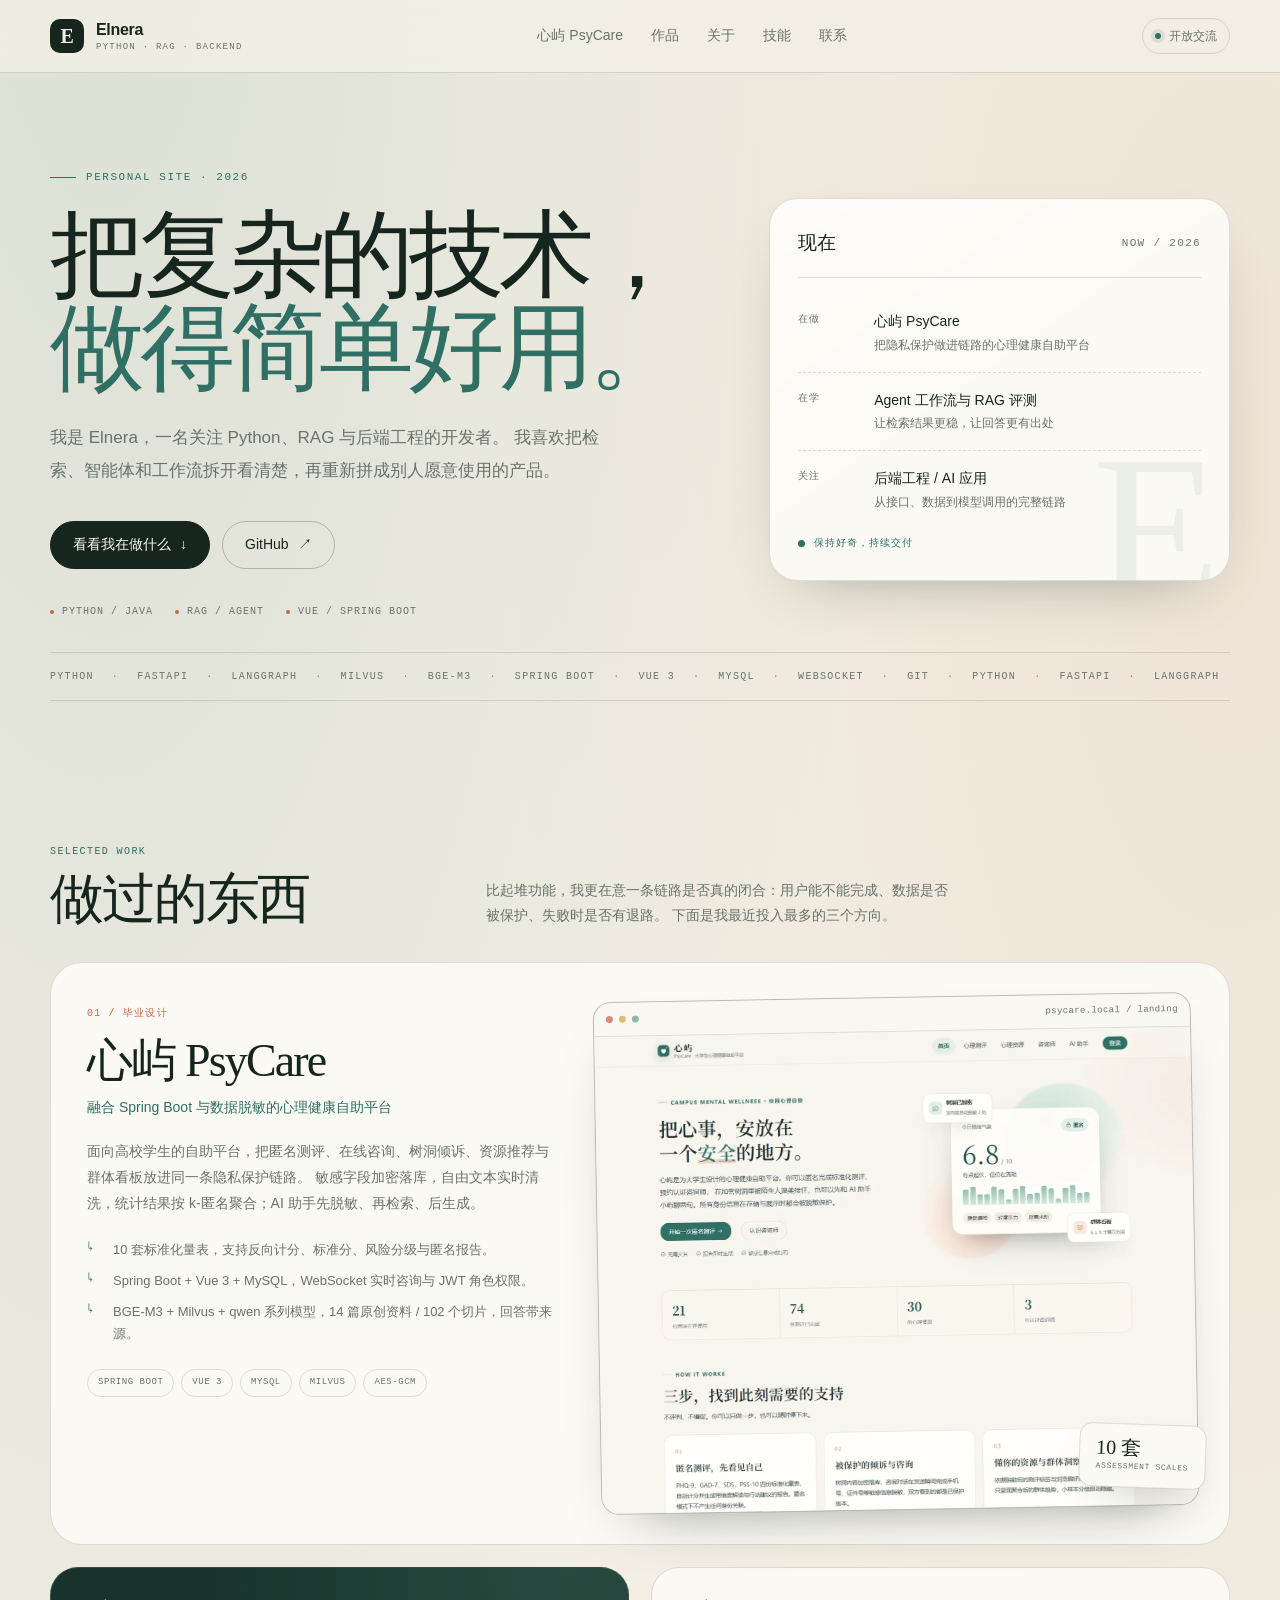
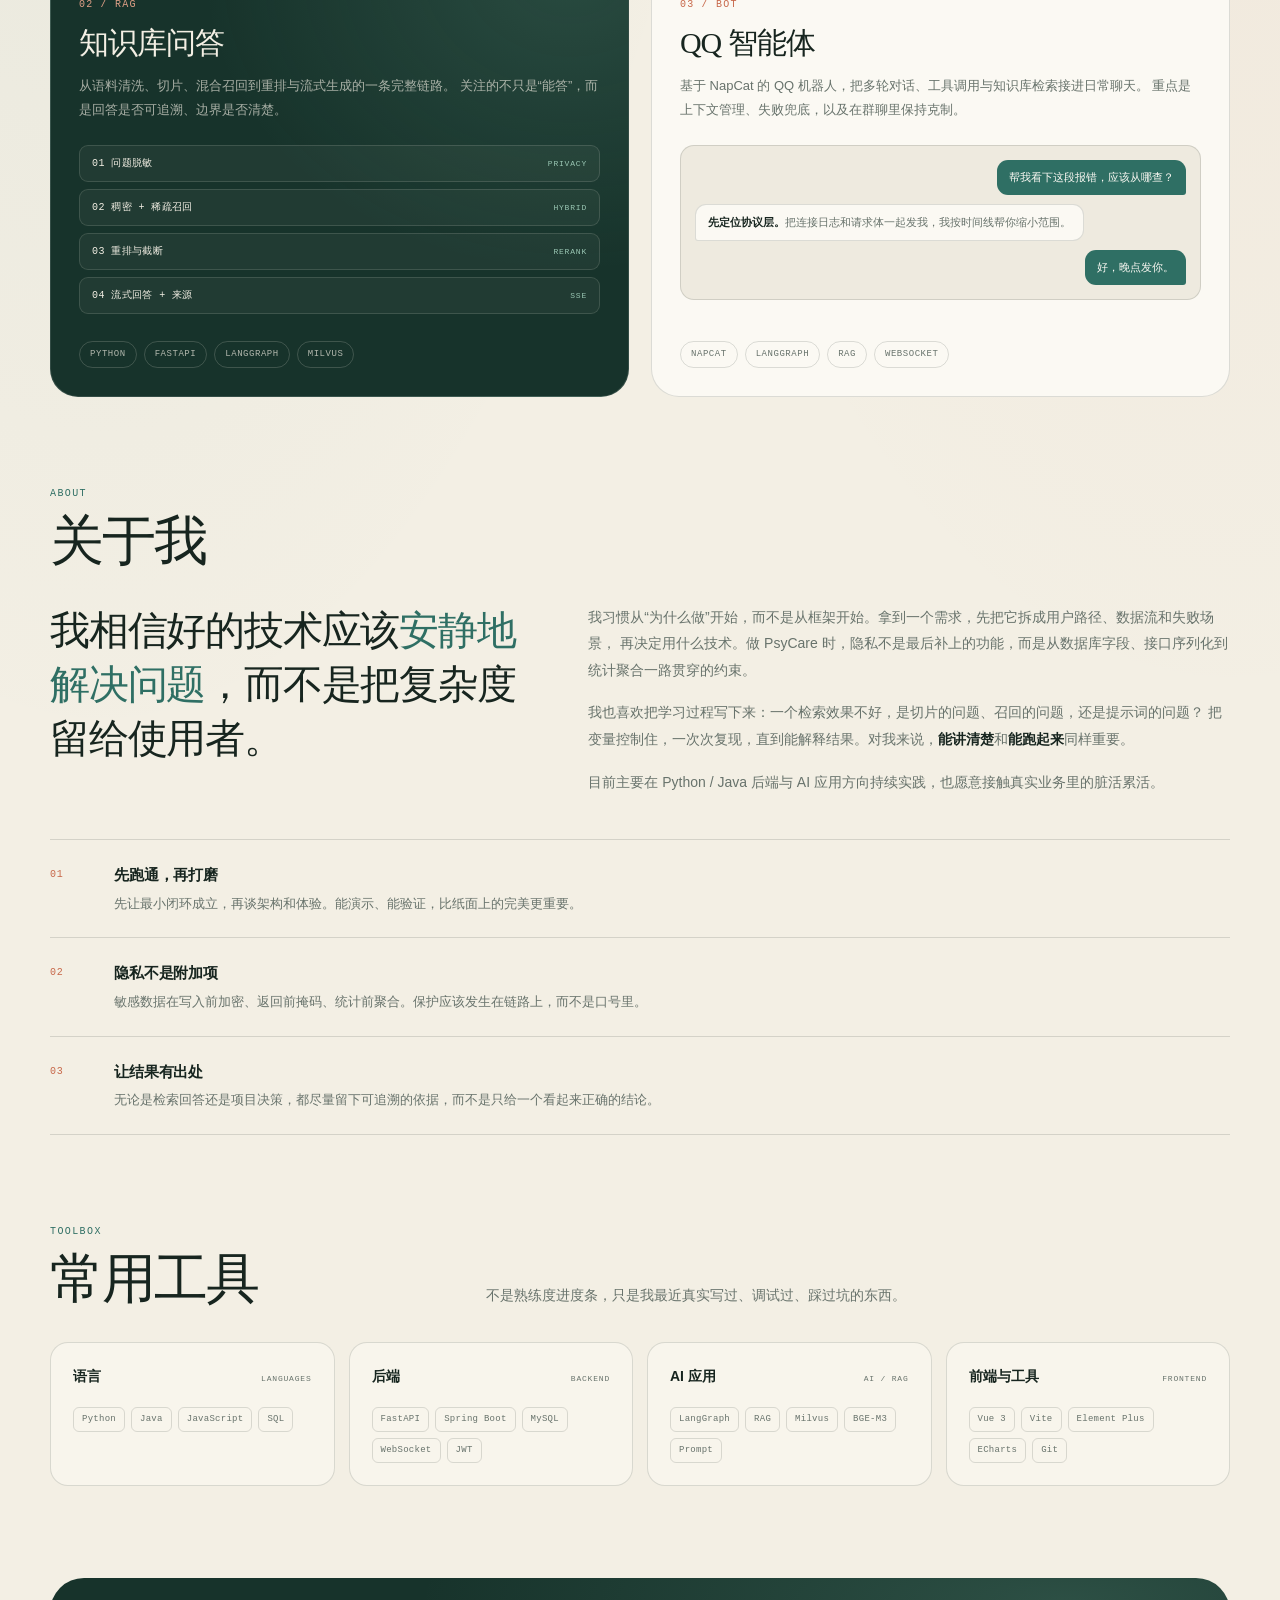
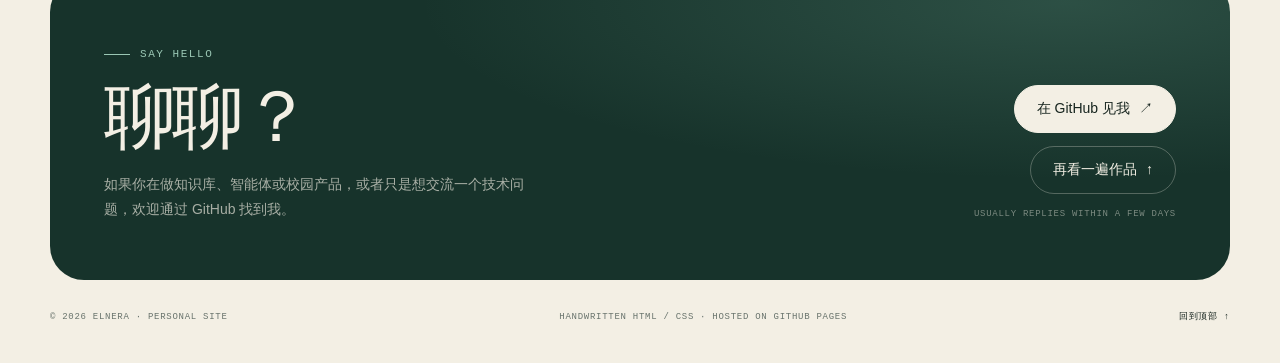
==== me/index.html @ d904852b "feat: 首页改为心屿 PsyCare 产品页，个人主页迁到 /me/" ====
<!doctype html>
<html lang="zh-CN">
<head>
  <meta charset="utf-8">
  <meta name="viewport" content="width=device-width, initial-scale=1">
  <title>Elnera · Python 开发者与 RAG 实践者</title>
  <meta name="description" content="Elnera 的个人主页：Python、RAG、Agent 与后端工程。这里记录我正在做的项目、技术关注点和联系方式。">
  <meta name="theme-color" content="#f3efe4">
  <meta property="og:title" content="Elnera · Python 开发者与 RAG 实践者">
  <meta property="og:description" content="把复杂的技术，做得简单好用。">
  <meta property="og:type" content="website">
  <link rel="icon" href="data:image/svg+xml,%3Csvg xmlns='http://www.w3.org/2000/svg' viewBox='0 0 64 64'%3E%3Crect width='64' height='64' rx='16' fill='%2317251f'/%3E%3Ctext x='32' y='45' text-anchor='middle' font-size='38' font-family='Georgia,serif' fill='%23f3efe4'%3EE%3C/text%3E%3C/svg%3E">
  <script>document.documentElement.classList.add('js')</script>
  <style>
    :root {
      --paper: #f3efe4;
      --paper-deep: #e9e2d2;
      --card: #fbf9f3;
      --ink: #17251f;
      --muted: #68736c;
      --line: rgba(23, 37, 31, .14);
      --line-strong: rgba(23, 37, 31, .26);
      --teal: #2f6f64;
      --teal-deep: #17332b;
      --teal-soft: #dcebe4;
      --coral: #c7684a;
      --serif: "Songti SC", "Noto Serif SC", "Source Han Serif SC", STSong, SimSun, serif;
      --sans: "Inter", -apple-system, BlinkMacSystemFont, "Segoe UI", "PingFang SC", "Microsoft YaHei", sans-serif;
      --mono: "SFMono-Regular", Consolas, "Liberation Mono", Menlo, monospace;
      --radius: 24px;
      --max: 1180px;
    }

    * { box-sizing: border-box; }

    html {
      scroll-behavior: smooth;
      -webkit-text-size-adjust: 100%;
    }

    body {
      margin: 0;
      color: var(--ink);
      background:
        radial-gradient(ellipse at 8% -5%, rgba(47, 111, 100, .12), transparent 48%),
        radial-gradient(ellipse at 96% 14%, rgba(199, 104, 74, .09), transparent 42%),
        var(--paper);
      font-family: var(--sans);
      font-size: 16px;
      line-height: 1.7;
      -webkit-font-smoothing: antialiased;
    }

    ::selection { background: var(--teal); color: var(--card); }

    a { color: inherit; text-decoration: none; }
    img { display: block; max-width: 100%; }
    button { font: inherit; }

    .skip {
      position: fixed;
      left: 16px;
      top: -60px;
      z-index: 100;
      padding: 10px 16px;
      border-radius: 999px;
      background: var(--ink);
      color: var(--card);
      transition: top .2s ease;
    }
    .skip:focus { top: 16px; }

    .wrap {
      width: min(var(--max), calc(100% - 48px));
      margin: 0 auto;
    }

    .mono {
      font-family: var(--mono);
      font-size: 11px;
      letter-spacing: .12em;
      text-transform: uppercase;
    }

    .site-head {
      position: sticky;
      top: 0;
      z-index: 30;
      border-bottom: 1px solid var(--line);
      background: rgba(243, 239, 228, .82);
      backdrop-filter: blur(18px);
    }

    .head-inner {
      min-height: 72px;
      display: flex;
      align-items: center;
      justify-content: space-between;
      gap: 24px;
    }

    .brand {
      display: inline-flex;
      align-items: center;
      gap: 12px;
      font-weight: 650;
      letter-spacing: -.02em;
    }

    .brand-mark {
      width: 34px;
      height: 34px;
      display: grid;
      place-items: center;
      border-radius: 10px;
      background: var(--ink);
      color: var(--paper);
      font-family: var(--serif);
      font-size: 20px;
      line-height: 1;
    }

    .brand small {
      display: block;
      margin-top: -3px;
      color: var(--muted);
      font-family: var(--mono);
      font-size: 9px;
      font-weight: 400;
      letter-spacing: .14em;
      text-transform: uppercase;
    }

    .head-nav {
      display: flex;
      align-items: center;
      gap: 28px;
      font-size: 14px;
    }

    .head-nav a {
      position: relative;
      color: var(--muted);
      transition: color .2s ease;
    }
    .head-nav a::after {
      content: "";
      position: absolute;
      left: 0;
      bottom: -5px;
      width: 0;
      height: 1px;
      background: var(--teal);
      transition: width .25s ease;
    }
    .head-nav a:hover { color: var(--ink); }
    .head-nav a:hover::after { width: 100%; }

    .status {
      display: inline-flex;
      align-items: center;
      gap: 8px;
      padding: 7px 12px;
      border: 1px solid var(--line);
      border-radius: 999px;
      color: var(--muted);
      font-size: 12px;
      white-space: nowrap;
    }

    .status::before {
      content: "";
      width: 6px;
      height: 6px;
      border-radius: 50%;
      background: var(--teal);
      box-shadow: 0 0 0 4px rgba(47, 111, 100, .12);
    }

    .hero {
      padding: 86px 0 54px;
    }

    .hero-grid {
      display: grid;
      grid-template-columns: minmax(0, 1.18fr) minmax(300px, .82fr);
      gap: 56px;
      align-items: center;
    }

    .eyebrow {
      display: inline-flex;
      align-items: center;
      gap: 10px;
      margin-bottom: 22px;
      color: var(--teal);
      font-family: var(--mono);
      font-size: 11px;
      letter-spacing: .14em;
      text-transform: uppercase;
    }

    .eyebrow::before {
      content: "";
      width: 26px;
      height: 1px;
      background: currentColor;
    }

    h1, h2, h3, h4, p { margin: 0; }

    .hero h1 {
      max-width: 760px;
      font-family: var(--serif);
      font-size: clamp(52px, 7.4vw, 96px);
      font-weight: 500;
      line-height: .98;
      letter-spacing: -.055em;
    }

    .hero h1 em {
      color: var(--teal);
      font-style: normal;
    }

    .hero-lead {
      max-width: 560px;
      margin-top: 28px;
      color: var(--muted);
      font-size: 17px;
      line-height: 1.9;
    }

    .hero-actions {
      display: flex;
      flex-wrap: wrap;
      align-items: center;
      gap: 12px;
      margin-top: 34px;
    }

    .btn {
      display: inline-flex;
      align-items: center;
      justify-content: center;
      gap: 9px;
      min-height: 48px;
      padding: 0 22px;
      border: 1px solid var(--ink);
      border-radius: 999px;
      background: var(--ink);
      color: var(--card);
      font-size: 14px;
      transition: transform .2s ease, background .2s ease, color .2s ease;
    }

    .btn:hover { transform: translateY(-2px); }
    .btn--ghost {
      background: transparent;
      border-color: var(--line-strong);
      color: var(--ink);
    }
    .btn--ghost:hover { background: rgba(23, 37, 31, .05); }

    .hero-meta {
      display: flex;
      flex-wrap: wrap;
      gap: 8px 22px;
      margin-top: 34px;
      color: var(--muted);
      font-family: var(--mono);
      font-size: 10px;
      letter-spacing: .1em;
      text-transform: uppercase;
    }

    .hero-meta span { display: inline-flex; align-items: center; gap: 8px; }
    .hero-meta span::before {
      content: "";
      width: 4px;
      height: 4px;
      border-radius: 50%;
      background: var(--coral);
    }

    .now-card {
      position: relative;
      padding: 28px;
      border: 1px solid var(--line);
      border-radius: 28px;
      background:
        linear-gradient(145deg, rgba(255, 255, 255, .5), transparent 55%),
        var(--card);
      box-shadow: 0 24px 60px -36px rgba(23, 37, 31, .45);
      transform: rotate(1.2deg);
      overflow: hidden;
    }

    .now-card::after {
      content: "E";
      position: absolute;
      right: 8px;
      bottom: -54px;
      color: rgba(47, 111, 100, .07);
      font-family: var(--serif);
      font-size: 210px;
      line-height: 1;
      pointer-events: none;
    }

    .now-head {
      display: flex;
      align-items: center;
      justify-content: space-between;
      gap: 16px;
      padding-bottom: 18px;
      border-bottom: 1px solid var(--line);
      color: var(--muted);
    }

    .now-head strong {
      color: var(--ink);
      font-family: var(--serif);
      font-size: 19px;
      font-weight: 500;
      letter-spacing: -.02em;
    }

    .now-rows { position: relative; z-index: 1; }

    .now-row {
      display: grid;
      grid-template-columns: 62px 1fr;
      gap: 14px;
      padding: 17px 0;
      border-bottom: 1px dashed var(--line);
    }
    .now-row:last-child { border-bottom: 0; padding-bottom: 2px; }

    .now-row dt {
      color: var(--muted);
      font-family: var(--mono);
      font-size: 10px;
      letter-spacing: .1em;
      text-transform: uppercase;
    }

    .now-row dd {
      margin: 0;
      font-size: 14px;
      line-height: 1.55;
    }

    .now-row dd small {
      display: block;
      margin-top: 3px;
      color: var(--muted);
      font-size: 12px;
    }

    .now-foot {
      display: flex;
      align-items: center;
      gap: 9px;
      margin-top: 22px;
      color: var(--teal);
      font-family: var(--mono);
      font-size: 10px;
      letter-spacing: .1em;
      text-transform: uppercase;
    }

    .now-foot::before {
      content: "";
      width: 7px;
      height: 7px;
      border-radius: 50%;
      background: var(--teal);
      animation: breathe 2.6s ease-in-out infinite;
    }

    @keyframes breathe {
      0%, 100% { box-shadow: 0 0 0 0 rgba(47, 111, 100, .22); }
      50% { box-shadow: 0 0 0 6px rgba(47, 111, 100, 0); }
    }

    .stack-band {
      margin-top: 32px;
      border-top: 1px solid var(--line);
      border-bottom: 1px solid var(--line);
      overflow: hidden;
      color: var(--muted);
      font-family: var(--mono);
      font-size: 10px;
      letter-spacing: .13em;
      text-transform: uppercase;
    }

    .stack-track {
      display: flex;
      width: max-content;
      animation: marquee 32s linear infinite;
    }

    .stack-track span {
      display: inline-flex;
      align-items: center;
      gap: 18px;
      padding: 15px 0;
      white-space: nowrap;
    }
    .stack-track span::after {
      content: "·";
      color: var(--coral);
    }

    .stack-track span + span { margin-left: 18px; }

    @keyframes marquee {
      to { transform: translateX(-50%); }
    }

    .section { padding: 92px 0 0; }

    .section-head {
      display: grid;
      grid-template-columns: minmax(0, .7fr) minmax(0, 1.3fr);
      gap: 36px;
      align-items: end;
      margin-bottom: 34px;
    }

    .section-title {
      font-family: var(--serif);
      font-size: clamp(34px, 4.2vw, 54px);
      font-weight: 500;
      line-height: 1.08;
      letter-spacing: -.04em;
    }

    .section-title small {
      display: block;
      margin-bottom: 12px;
      color: var(--teal);
      font-family: var(--mono);
      font-size: 10px;
      font-weight: 400;
      letter-spacing: .14em;
      text-transform: uppercase;
    }

    .section-note {
      max-width: 470px;
      color: var(--muted);
      font-size: 14px;
      line-height: 1.8;
    }

    .project-feature {
      display: grid;
      grid-template-columns: minmax(0, .88fr) minmax(0, 1.12fr);
      gap: 42px;
      padding: 34px;
      border: 1px solid var(--line);
      border-radius: 32px;
      background: var(--card);
    }

    .project-copy {
      display: flex;
      flex-direction: column;
      align-items: flex-start;
      padding: 8px 2px;
    }

    .project-index {
      color: var(--coral);
      font-family: var(--mono);
      font-size: 10px;
      letter-spacing: .12em;
      text-transform: uppercase;
    }

    .project-copy h3 {
      margin-top: 14px;
      font-family: var(--serif);
      font-size: clamp(30px, 3.6vw, 46px);
      font-weight: 500;
      line-height: 1.1;
      letter-spacing: -.04em;
    }

    .project-sub {
      margin-top: 9px;
      color: var(--teal);
      font-size: 14px;
    }

    .project-story {
      margin-top: 20px;
      color: var(--muted);
      font-size: 14px;
      line-height: 1.85;
    }

    .project-points {
      display: grid;
      gap: 9px;
      margin: 22px 0 0;
      padding: 0;
      list-style: none;
      font-size: 13px;
    }

    .project-points li {
      display: grid;
      grid-template-columns: 18px 1fr;
      gap: 8px;
      color: var(--muted);
      line-height: 1.7;
    }

    .project-points li::before {
      content: "↳";
      color: var(--teal);
      font-family: var(--mono);
      font-size: 12px;
    }

    .tags {
      display: flex;
      flex-wrap: wrap;
      gap: 7px;
      margin-top: 24px;
    }

    .tag {
      padding: 5px 10px;
      border: 1px solid var(--line);
      border-radius: 999px;
      color: var(--muted);
      font-family: var(--mono);
      font-size: 9px;
      letter-spacing: .06em;
      text-transform: uppercase;
    }

    .project-visual {
      position: relative;
      align-self: center;
    }

    .browser {
      overflow: hidden;
      border: 1px solid var(--line-strong);
      border-radius: 18px;
      background: var(--paper);
      box-shadow: 0 28px 60px -38px rgba(23, 37, 31, .55);
      transform: rotate(-1deg);
      transition: transform .4s ease;
    }
    .project-feature:hover .browser { transform: rotate(0) translateY(-4px); }

    .browser-bar {
      display: flex;
      align-items: center;
      gap: 6px;
      height: 34px;
      padding: 0 12px;
      border-bottom: 1px solid var(--line);
      background: rgba(255, 255, 255, .55);
    }

    .browser-bar i {
      width: 7px;
      height: 7px;
      border-radius: 50%;
      background: var(--line-strong);
    }
    .browser-bar i:nth-child(1) { background: #d98b72; }
    .browser-bar i:nth-child(2) { background: #d9bd72; }
    .browser-bar i:nth-child(3) { background: #8fba9d; }

    .browser-bar span {
      margin-left: auto;
      color: var(--muted);
      font-family: var(--mono);
      font-size: 9px;
      letter-spacing: .04em;
    }

    .browser img {
      width: 100%;
      height: auto;
      aspect-ratio: 4 / 3.2;
      object-fit: cover;
      object-position: top center;
    }

    .shot-badge {
      position: absolute;
      right: -10px;
      bottom: 22px;
      display: grid;
      gap: 2px;
      padding: 13px 16px;
      border: 1px solid var(--line);
      border-radius: 13px;
      background: var(--card);
      box-shadow: 0 18px 40px -24px rgba(23, 37, 31, .5);
      transform: rotate(2deg);
    }
    .shot-badge strong {
      font-family: var(--serif);
      font-size: 20px;
      font-weight: 500;
      line-height: 1;
    }
    .shot-badge span {
      color: var(--muted);
      font-family: var(--mono);
      font-size: 8px;
      letter-spacing: .08em;
      text-transform: uppercase;
    }

    .project-grid {
      display: grid;
      grid-template-columns: repeat(2, minmax(0, 1fr));
      gap: 22px;
      margin-top: 22px;
    }

    .project-card {
      display: flex;
      flex-direction: column;
      min-height: 430px;
      padding: 28px;
      border: 1px solid var(--line);
      border-radius: 28px;
      background: var(--card);
      overflow: hidden;
    }

    .project-card h3 {
      margin-top: 13px;
      font-family: var(--serif);
      font-size: 30px;
      font-weight: 500;
      line-height: 1.15;
      letter-spacing: -.035em;
    }

    .project-card p {
      margin-top: 14px;
      color: var(--muted);
      font-size: 13px;
      line-height: 1.8;
    }

    .project-card .tags { margin-top: auto; padding-top: 22px; }

    .card-dark {
      border-color: rgba(255, 255, 255, .12);
      background:
        radial-gradient(ellipse at 90% 0%, rgba(122, 181, 159, .18), transparent 50%),
        var(--teal-deep);
      color: var(--paper);
    }
    .card-dark p { color: rgba(243, 239, 228, .66); }
    .card-dark .tag { border-color: rgba(243, 239, 228, .18); color: rgba(243, 239, 228, .7); }
    .card-dark .project-index { color: #e0a087; }

    .pipeline {
      display: grid;
      gap: 7px;
      margin-top: 24px;
    }

    .pipe-node {
      display: flex;
      align-items: center;
      justify-content: space-between;
      gap: 16px;
      padding: 9px 12px;
      border: 1px solid rgba(243, 239, 228, .14);
      border-radius: 9px;
      background: rgba(243, 239, 228, .045);
      font-family: var(--mono);
      font-size: 10px;
      letter-spacing: .04em;
    }
    .pipe-node em {
      color: #9ac7b4;
      font-style: normal;
      font-size: 8px;
      letter-spacing: .1em;
      text-transform: uppercase;
    }

    .chat-mock {
      display: grid;
      gap: 9px;
      margin-top: 24px;
      padding: 14px;
      border: 1px solid var(--line);
      border-radius: 14px;
      background: #eeeadf;
    }

    .bubble {
      max-width: 92%;
      padding: 9px 12px;
      border-radius: 11px;
      font-size: 11px;
      line-height: 1.55;
    }
    .bubble--me {
      justify-self: end;
      border-bottom-right-radius: 3px;
      background: var(--teal);
      color: var(--card);
    }
    .bubble--bot {
      justify-self: start;
      border: 1px solid var(--line);
      border-bottom-left-radius: 3px;
      background: var(--card);
      color: var(--muted);
    }
    .bubble--bot b { color: var(--ink); font-weight: 600; }

    .about-grid {
      display: grid;
      grid-template-columns: minmax(0, .85fr) minmax(0, 1.15fr);
      gap: 64px;
      align-items: start;
    }

    .about-lead {
      font-family: var(--serif);
      font-size: clamp(27px, 3.2vw, 40px);
      font-weight: 500;
      line-height: 1.35;
      letter-spacing: -.03em;
    }
    .about-lead em { color: var(--teal); font-style: normal; }

    .about-copy {
      display: grid;
      gap: 16px;
      color: var(--muted);
      font-size: 14px;
      line-height: 1.9;
    }
    .about-copy strong { color: var(--ink); font-weight: 600; }

    .principles {
      display: grid;
      gap: 0;
      margin: 44px 0 0;
      padding: 0;
      list-style: none;
      border-top: 1px solid var(--line);
    }

    .principle {
      display: grid;
      grid-template-columns: 46px 1fr;
      gap: 18px;
      padding: 22px 0;
      border-bottom: 1px solid var(--line);
    }

    .principle > span {
      color: var(--coral);
      font-family: var(--mono);
      font-size: 10px;
      letter-spacing: .08em;
      padding-top: 4px;
    }

    .principle h3 {
      font-size: 15px;
      font-weight: 600;
      letter-spacing: -.01em;
    }
    .principle p {
      margin-top: 5px;
      color: var(--muted);
      font-size: 13px;
      line-height: 1.75;
    }

    .skills-grid {
      display: grid;
      grid-template-columns: repeat(4, minmax(0, 1fr));
      gap: 14px;
    }

    .skill-card {
      padding: 22px;
      border: 1px solid var(--line);
      border-radius: 18px;
      background: rgba(251, 249, 243, .55);
    }

    .skill-card h3 {
      display: flex;
      align-items: baseline;
      justify-content: space-between;
      gap: 10px;
      font-size: 14px;
      font-weight: 600;
    }
    .skill-card h3 span {
      color: var(--muted);
      font-family: var(--mono);
      font-size: 8px;
      font-weight: 400;
      letter-spacing: .1em;
      text-transform: uppercase;
    }

    .skill-list {
      display: flex;
      flex-wrap: wrap;
      gap: 6px;
      margin-top: 18px;
    }
    .skill-list span {
      padding: 4px 8px;
      border: 1px solid var(--line);
      border-radius: 6px;
      color: var(--muted);
      font-family: var(--mono);
      font-size: 9px;
      letter-spacing: .03em;
    }

    .contact {
      margin-top: 92px;
      padding: 58px 54px;
      border-radius: 34px;
      background:
        radial-gradient(ellipse at 86% 8%, rgba(122, 181, 159, .22), transparent 45%),
        var(--teal-deep);
      color: var(--paper);
    }

    .contact-inner {
      display: flex;
      align-items: flex-end;
      justify-content: space-between;
      gap: 40px;
    }

    .contact .eyebrow { color: #9ac7b4; margin-bottom: 18px; }
    .contact h2 {
      font-family: var(--serif);
      font-size: clamp(40px, 5.6vw, 72px);
      font-weight: 500;
      line-height: 1;
      letter-spacing: -.05em;
    }
    .contact p {
      max-width: 440px;
      margin-top: 18px;
      color: rgba(243, 239, 228, .66);
      font-size: 14px;
      line-height: 1.8;
    }

    .contact-actions {
      display: flex;
      flex-direction: column;
      align-items: flex-end;
      gap: 13px;
      flex-shrink: 0;
    }

    .btn--light {
      border-color: var(--paper);
      background: var(--paper);
      color: var(--ink);
    }
    .btn--outline-light {
      border-color: rgba(243, 239, 228, .28);
      background: transparent;
      color: var(--paper);
    }
    .btn--outline-light:hover { background: rgba(243, 239, 228, .08); }

    .contact-note {
      color: rgba(243, 239, 228, .46);
      font-family: var(--mono);
      font-size: 9px;
      letter-spacing: .08em;
      text-transform: uppercase;
    }

    .site-foot {
      display: flex;
      align-items: center;
      justify-content: space-between;
      gap: 20px;
      padding: 30px 0 38px;
      color: var(--muted);
      font-family: var(--mono);
      font-size: 9px;
      letter-spacing: .08em;
      text-transform: uppercase;
    }
    .site-foot a { color: var(--ink); }
    .site-foot a:hover { color: var(--teal); }

    .reveal {
      transition: opacity .7s ease, transform .7s cubic-bezier(.2, .7, .2, 1);
    }
    .js .reveal { opacity: 0; transform: translateY(18px); }
    .js .reveal.is-visible { opacity: 1; transform: none; }

    @media (max-width: 980px) {
      .hero-grid { grid-template-columns: 1fr; gap: 46px; }
      .now-card { max-width: 520px; transform: none; }
      .section-head { grid-template-columns: 1fr; gap: 14px; align-items: start; }
      .project-feature { grid-template-columns: 1fr; gap: 30px; }
      .project-visual { order: -1; }
      .about-grid { grid-template-columns: 1fr; gap: 28px; }
      .skills-grid { grid-template-columns: repeat(2, minmax(0, 1fr)); }
      .contact-inner { flex-direction: column; align-items: flex-start; }
      .contact-actions { align-items: flex-start; }
    }

    @media (max-width: 720px) {
      .wrap { width: calc(100% - 34px); }
      .head-inner { min-height: 64px; }
      .brand small { display: none; }
      .head-nav { gap: 15px; font-size: 13px; }
      .status { display: none; }
      .hero { padding-top: 58px; }
      .hero h1 { font-size: clamp(38px, 12.5vw, 62px); }
      .hero-lead { margin-top: 22px; font-size: 15px; }
      .hero-actions .btn { flex: 1; min-width: 135px; }
      .section { padding-top: 72px; }
      .project-feature { padding: 18px; border-radius: 24px; }
      .project-copy { padding: 2px 4px 6px; }
      .project-grid { grid-template-columns: 1fr; }
      .project-card { min-height: 0; padding: 24px; }
      .shot-badge { right: 4px; bottom: 10px; padding: 10px 12px; }
      .shot-badge strong { font-size: 16px; }
      .about-grid { gap: 22px; }
      .principle { grid-template-columns: 32px 1fr; gap: 10px; }
      .skills-grid { grid-template-columns: 1fr; }
      .contact { margin-top: 72px; padding: 36px 24px; border-radius: 26px; }
      .contact-actions { width: 100%; }
      .contact-actions .btn { width: 100%; }
      .site-foot { flex-direction: column; align-items: flex-start; gap: 8px; padding-bottom: 32px; }
    }

    @media (max-width: 560px) {
      .head-inner { flex-wrap: wrap; padding: 8px 0; row-gap: 4px; }
      .head-nav {
        order: 3;
        width: 100%;
        margin-left: 0;
        gap: 16px;
        padding-bottom: 2px;
        overflow-x: auto;
        scrollbar-width: none;
      }
      .head-nav::-webkit-scrollbar { display: none; }
      .head-nav a { white-space: nowrap; }
      .hero-actions { flex-direction: column; align-items: stretch; }
      .hero-actions .btn { width: 100%; }
    }

    @media (prefers-reduced-motion: reduce) {
      html { scroll-behavior: auto; }
      *, *::before, *::after { animation-duration: .001ms !important; animation-iteration-count: 1 !important; transition-duration: .001ms !important; }
      .js .reveal { opacity: 1; transform: none; }
    }

    :focus-visible {
      outline: 2px solid var(--teal);
      outline-offset: 3px;
      border-radius: 4px;
    }
  </style>
</head>
<body>
  <a class="skip" href="#main">跳到主要内容</a>

  <header class="site-head">
    <div class="wrap head-inner">
      <a class="brand" href="#top" aria-label="回到顶部">
        <span class="brand-mark">E</span>
        <span>
          Elnera
          <small>Python · RAG · Backend</small>
        </span>
      </a>
      <nav class="head-nav" aria-label="主导航">
        <a href="../">心屿 PsyCare</a>
        <a href="#work">作品</a>
        <a href="#about">关于</a>
        <a href="#skills">技能</a>
        <a href="#contact">联系</a>
      </nav>
      <span class="status">开放交流</span>
    </div>
  </header>

  <main id="main">
    <section class="hero wrap" id="top">
      <div class="hero-grid">
        <div>
          <span class="eyebrow">Personal site · 2026</span>
          <h1>把复杂的技术，<br><em>做得简单好用。</em></h1>
          <p class="hero-lead">
            我是 Elnera，一名关注 Python、RAG 与后端工程的开发者。
            我喜欢把检索、智能体和工作流拆开看清楚，再重新拼成别人愿意使用的产品。
          </p>
          <div class="hero-actions">
            <a class="btn" href="#work">看看我在做什么 <span aria-hidden="true">↓</span></a>
            <a class="btn btn--ghost" href="https://github.com/2755715424-byte" target="_blank" rel="noreferrer">GitHub <span aria-hidden="true">↗</span></a>
          </div>
          <div class="hero-meta" aria-label="关键词">
            <span>Python / Java</span>
            <span>RAG / Agent</span>
            <span>Vue / Spring Boot</span>
          </div>
        </div>

        <aside class="now-card reveal" aria-label="近况">
          <div class="now-head">
            <strong>现在</strong>
            <span class="mono">Now / 2026</span>
          </div>
          <dl class="now-rows">
            <div class="now-row">
              <dt>在做</dt>
              <dd>心屿 PsyCare<small>把隐私保护做进链路的心理健康自助平台</small></dd>
            </div>
            <div class="now-row">
              <dt>在学</dt>
              <dd>Agent 工作流与 RAG 评测<small>让检索结果更稳，让回答更有出处</small></dd>
            </div>
            <div class="now-row">
              <dt>关注</dt>
              <dd>后端工程 / AI 应用<small>从接口、数据到模型调用的完整链路</small></dd>
            </div>
          </dl>
          <div class="now-foot">保持好奇，持续交付</div>
        </aside>
      </div>

      <div class="stack-band" aria-label="常用技术">
        <div class="stack-track">
          <span>Python</span><span>FastAPI</span><span>LangGraph</span><span>Milvus</span><span>BGE-M3</span><span>Spring Boot</span><span>Vue 3</span><span>MySQL</span><span>WebSocket</span><span>Git</span>
          <span aria-hidden="true">Python</span><span aria-hidden="true">FastAPI</span><span aria-hidden="true">LangGraph</span><span aria-hidden="true">Milvus</span><span aria-hidden="true">BGE-M3</span><span aria-hidden="true">Spring Boot</span><span aria-hidden="true">Vue 3</span><span aria-hidden="true">MySQL</span><span aria-hidden="true">WebSocket</span><span aria-hidden="true">Git</span>
        </div>
      </div>
    </section>

    <section class="section wrap" id="work">
      <div class="section-head">
        <h2 class="section-title"><small>Selected work</small>做过的东西</h2>
        <p class="section-note">
          比起堆功能，我更在意一条链路是否真的闭合：用户能不能完成、数据是否被保护、失败时是否有退路。
          下面是我最近投入最多的三个方向。
        </p>
      </div>

      <article class="project-feature reveal">
        <div class="project-copy">
          <span class="project-index">01 / 毕业设计</span>
          <h3>心屿 PsyCare</h3>
          <p class="project-sub">融合 Spring Boot 与数据脱敏的心理健康自助平台</p>
          <p class="project-story">
            面向高校学生的自助平台，把匿名测评、在线咨询、树洞倾诉、资源推荐与群体看板放进同一条隐私保护链路。
            敏感字段加密落库，自由文本实时清洗，统计结果按 k-匿名聚合；AI 助手先脱敏、再检索、后生成。
          </p>
          <ul class="project-points">
            <li>10 套标准化量表，支持反向计分、标准分、风险分级与匿名报告。</li>
            <li>Spring Boot + Vue 3 + MySQL，WebSocket 实时咨询与 JWT 角色权限。</li>
            <li>BGE-M3 + Milvus + qwen 系列模型，14 篇原创资料 / 102 个切片，回答带来源。</li>
          </ul>
          <div class="tags" aria-label="技术标签">
            <span class="tag">Spring Boot</span>
            <span class="tag">Vue 3</span>
            <span class="tag">MySQL</span>
            <span class="tag">Milvus</span>
            <span class="tag">AES-GCM</span>
          </div>
        </div>
        <div class="project-visual">
          <div class="browser">
            <div class="browser-bar" aria-hidden="true">
              <i></i><i></i><i></i>
              <span>psycare.local / landing</span>
            </div>
            <img src="../assets/psycare-home.webp" width="1400" height="1652" alt="心屿 PsyCare 首页截图" loading="lazy">
          </div>
          <div class="shot-badge" aria-hidden="true">
            <strong>10 套</strong>
            <span>assessment scales</span>
          </div>
        </div>
      </article>

      <div class="project-grid">
        <article class="project-card card-dark reveal">
          <span class="project-index">02 / RAG</span>
          <h3>知识库问答</h3>
          <p>
            从语料清洗、切片、混合召回到重排与流式生成的一条完整链路。
            关注的不只是“能答”，而是回答是否可追溯、边界是否清楚。
          </p>
          <div class="pipeline" aria-label="RAG 流程">
            <div class="pipe-node"><span>01 问题脱敏</span><em>privacy</em></div>
            <div class="pipe-node"><span>02 稠密 + 稀疏召回</span><em>hybrid</em></div>
            <div class="pipe-node"><span>03 重排与截断</span><em>rerank</em></div>
            <div class="pipe-node"><span>04 流式回答 + 来源</span><em>SSE</em></div>
          </div>
          <div class="tags">
            <span class="tag">Python</span>
            <span class="tag">FastAPI</span>
            <span class="tag">LangGraph</span>
            <span class="tag">Milvus</span>
          </div>
        </article>

        <article class="project-card reveal">
          <span class="project-index">03 / Bot</span>
          <h3>QQ 智能体</h3>
          <p>
            基于 NapCat 的 QQ 机器人，把多轮对话、工具调用与知识库检索接进日常聊天。
            重点是上下文管理、失败兜底，以及在群聊里保持克制。
          </p>
          <div class="chat-mock" aria-hidden="true">
            <div class="bubble bubble--me">帮我看下这段报错，应该从哪查？</div>
            <div class="bubble bubble--bot">
              <b>先定位协议层。</b>把连接日志和请求体一起发我，我按时间线帮你缩小范围。
            </div>
            <div class="bubble bubble--me">好，晚点发你。</div>
          </div>
          <div class="tags">
            <span class="tag">NapCat</span>
            <span class="tag">LangGraph</span>
            <span class="tag">RAG</span>
            <span class="tag">WebSocket</span>
          </div>
        </article>
      </div>
    </section>

    <section class="section wrap" id="about">
      <div class="section-head">
        <h2 class="section-title"><small>About</small>关于我</h2>
      </div>
      <div class="about-grid">
        <p class="about-lead reveal">
          我相信好的技术应该<em>安静地解决问题</em>，而不是把复杂度留给使用者。
        </p>
        <div class="about-copy reveal">
          <p>
            我习惯从“为什么做”开始，而不是从框架开始。拿到一个需求，先把它拆成用户路径、数据流和失败场景，
            再决定用什么技术。做 PsyCare 时，隐私不是最后补上的功能，而是从数据库字段、接口序列化到统计聚合一路贯穿的约束。
          </p>
          <p>
            我也喜欢把学习过程写下来：一个检索效果不好，是切片的问题、召回的问题，还是提示词的问题？
            把变量控制住，一次次复现，直到能解释结果。对我来说，<strong>能讲清楚</strong>和<strong>能跑起来</strong>同样重要。
          </p>
          <p>
            目前主要在 Python / Java 后端与 AI 应用方向持续实践，也愿意接触真实业务里的脏活累活。
          </p>
        </div>
      </div>

      <ol class="principles">
        <li class="principle reveal">
          <span>01</span>
          <div>
            <h3>先跑通，再打磨</h3>
            <p>先让最小闭环成立，再谈架构和体验。能演示、能验证，比纸面上的完美更重要。</p>
          </div>
        </li>
        <li class="principle reveal">
          <span>02</span>
          <div>
            <h3>隐私不是附加项</h3>
            <p>敏感数据在写入前加密、返回前掩码、统计前聚合。保护应该发生在链路上，而不是口号里。</p>
          </div>
        </li>
        <li class="principle reveal">
          <span>03</span>
          <div>
            <h3>让结果有出处</h3>
            <p>无论是检索回答还是项目决策，都尽量留下可追溯的依据，而不是只给一个看起来正确的结论。</p>
          </div>
        </li>
      </ol>
    </section>

    <section class="section wrap" id="skills">
      <div class="section-head">
        <h2 class="section-title"><small>Toolbox</small>常用工具</h2>
        <p class="section-note">
          不是熟练度进度条，只是我最近真实写过、调试过、踩过坑的东西。
        </p>
      </div>

      <div class="skills-grid">
        <div class="skill-card reveal">
          <h3>语言 <span>Languages</span></h3>
          <div class="skill-list">
            <span>Python</span><span>Java</span><span>JavaScript</span><span>SQL</span>
          </div>
        </div>
        <div class="skill-card reveal">
          <h3>后端 <span>Backend</span></h3>
          <div class="skill-list">
            <span>FastAPI</span><span>Spring Boot</span><span>MySQL</span><span>WebSocket</span><span>JWT</span>
          </div>
        </div>
        <div class="skill-card reveal">
          <h3>AI 应用 <span>AI / RAG</span></h3>
          <div class="skill-list">
            <span>LangGraph</span><span>RAG</span><span>Milvus</span><span>BGE-M3</span><span>Prompt</span>
          </div>
        </div>
        <div class="skill-card reveal">
          <h3>前端与工具 <span>Frontend</span></h3>
          <div class="skill-list">
            <span>Vue 3</span><span>Vite</span><span>Element Plus</span><span>ECharts</span><span>Git</span>
          </div>
        </div>
      </div>
    </section>

    <section class="contact wrap reveal" id="contact">
      <div class="contact-inner">
        <div>
          <span class="eyebrow">Say hello</span>
          <h2>聊聊？</h2>
          <p>
            如果你在做知识库、智能体或校园产品，或者只是想交流一个技术问题，欢迎通过 GitHub 找到我。
          </p>
        </div>
        <div class="contact-actions">
          <a class="btn btn--light" href="https://github.com/2755715424-byte" target="_blank" rel="noreferrer">在 GitHub 见我 <span aria-hidden="true">↗</span></a>
          <a class="btn btn--outline-light" href="#work">再看一遍作品 <span aria-hidden="true">↑</span></a>
          <span class="contact-note">Usually replies within a few days</span>
        </div>
      </div>
    </section>
  </main>

  <footer class="wrap site-foot">
    <span>© <span id="year">2026</span> Elnera · Personal site</span>
    <span>Handwritten HTML / CSS · Hosted on GitHub Pages</span>
    <a href="#top">回到顶部 ↑</a>
  </footer>

  <script>
    (function () {
      var year = document.getElementById('year')
      if (year) year.textContent = String(new Date().getFullYear())

      var items = document.querySelectorAll('.reveal')
      if (!('IntersectionObserver' in window) || window.matchMedia('(prefers-reduced-motion: reduce)').matches) {
        items.forEach(function (el) { el.classList.add('is-visible') })
        return
      }

      var observer = new IntersectionObserver(function (entries) {
        entries.forEach(function (entry) {
          if (entry.isIntersecting) {
            entry.target.classList.add('is-visible')
            observer.unobserve(entry.target)
          }
        })
      }, { threshold: 0.12, rootMargin: '0px 0px -40px 0px' })

      items.forEach(function (el) { observer.observe(el) })
    })()
  </script>
</body>
</html>
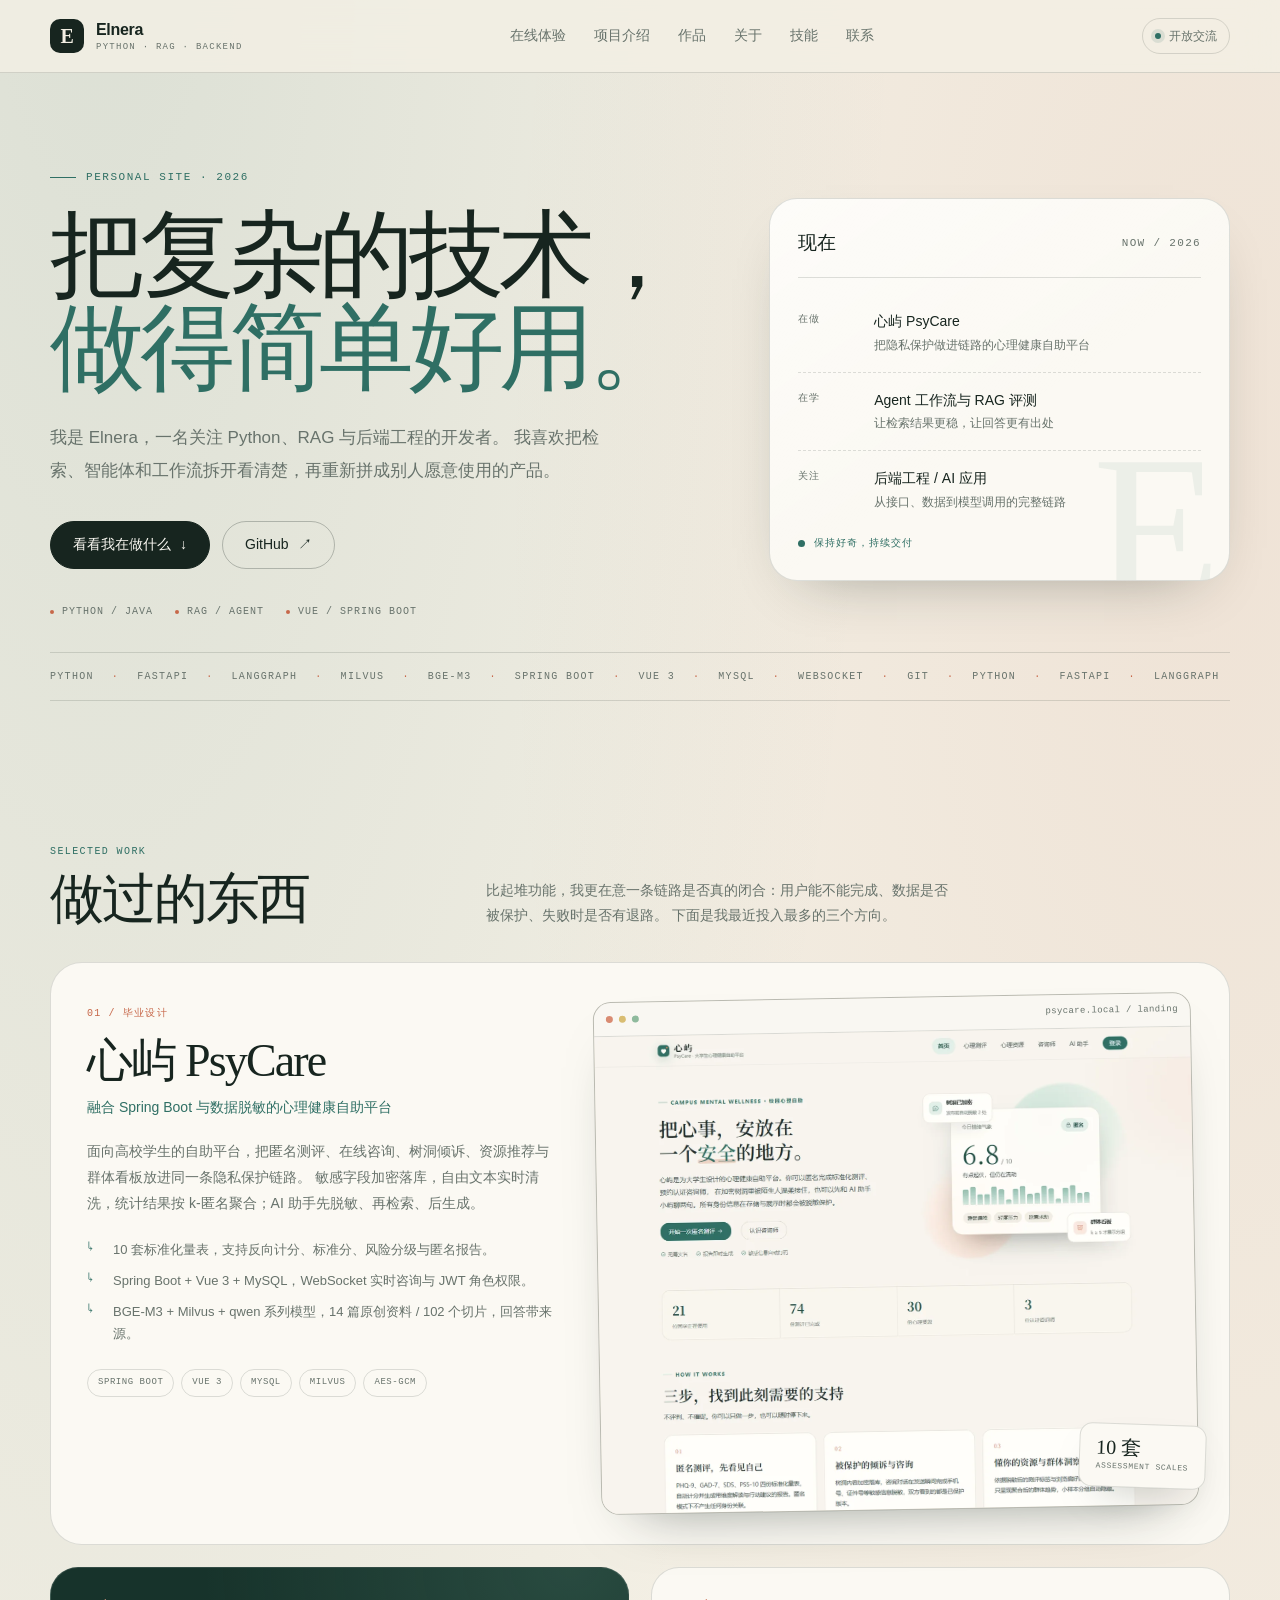
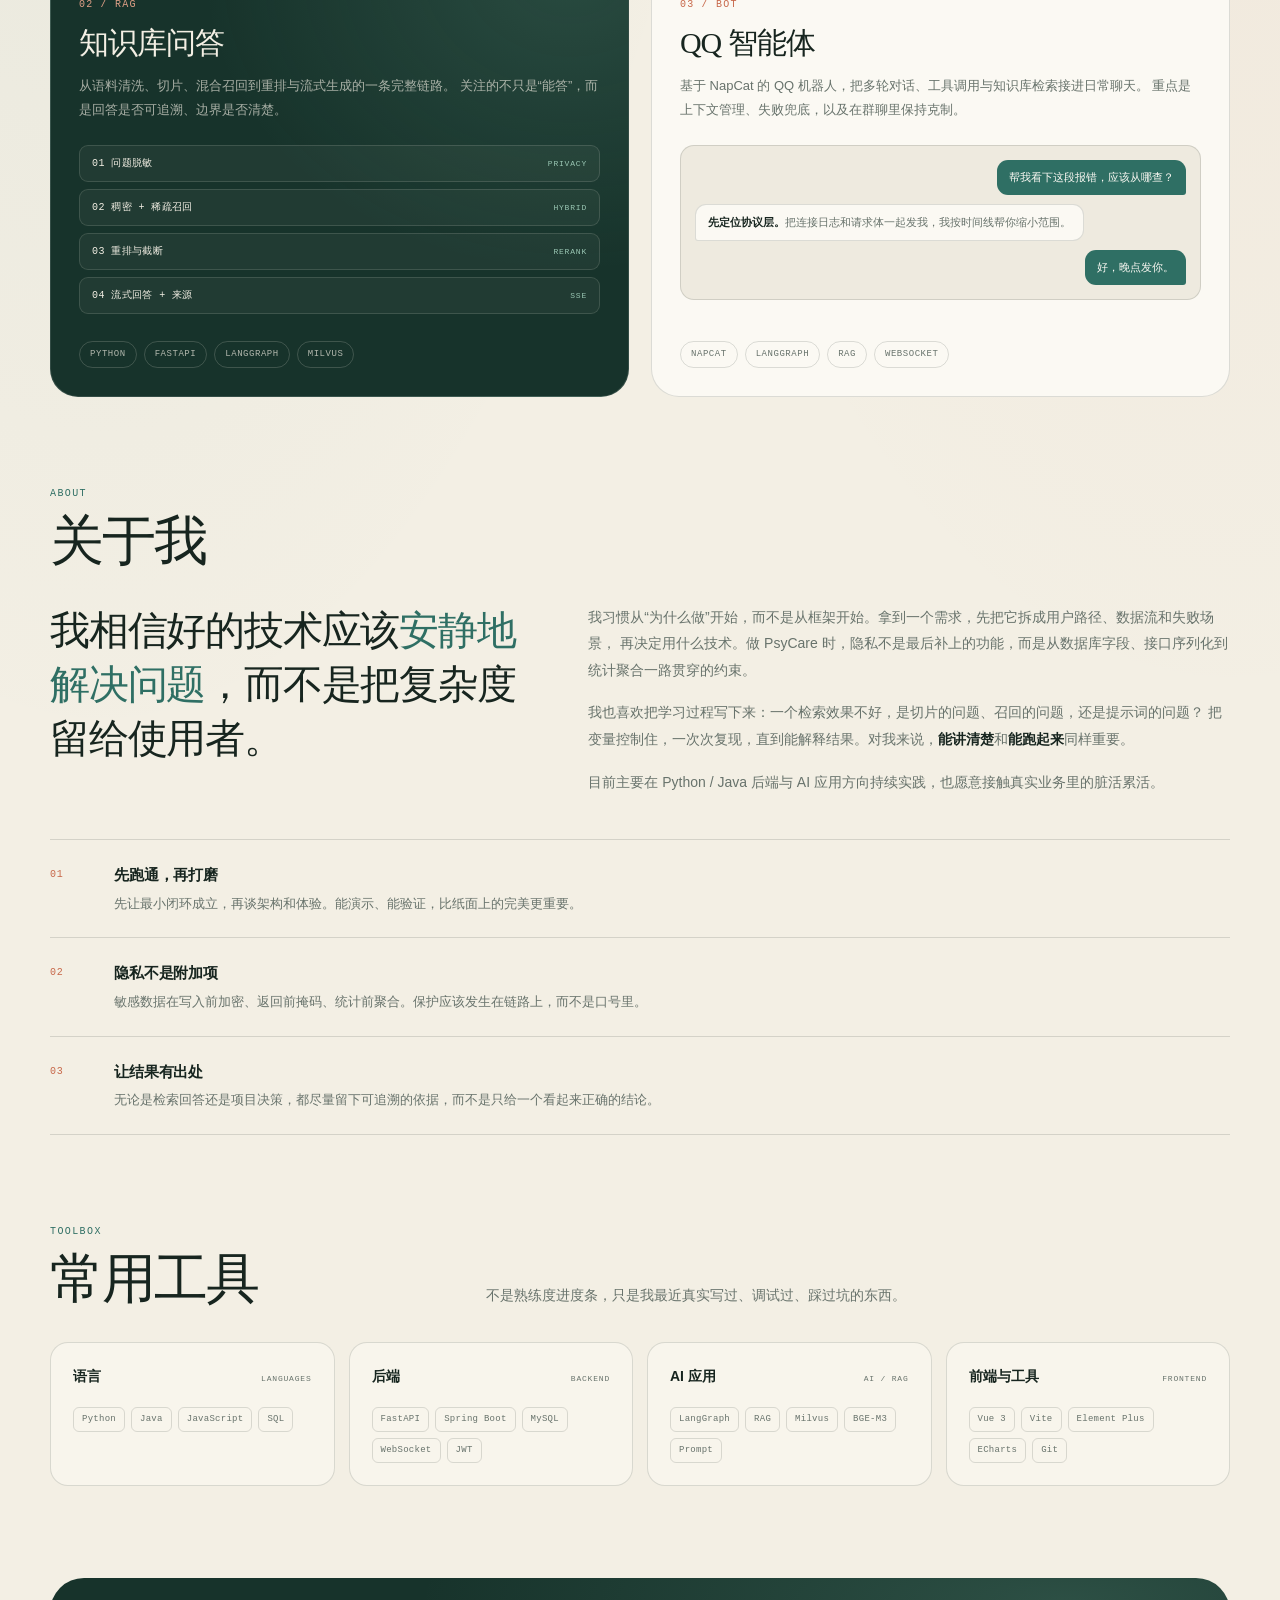
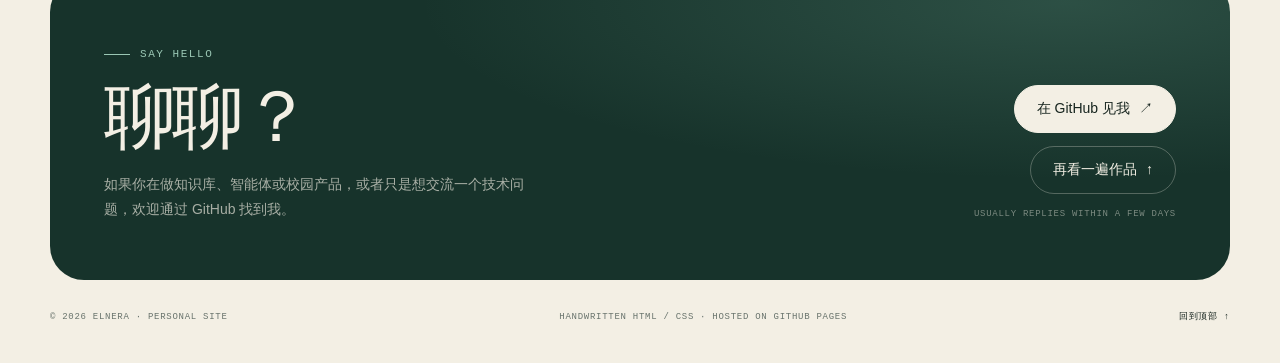
==== commit cdd9fefc: "feat: 首页上线可交互 Demo，项目介绍迁到 /about/ - 根路径改为 Vue 构建的静态 Demo，测评、树洞、预约对话与管理端均可操作 - 数据落在 localStorage，AI 与" ====
--- a/me/index.html
+++ b/me/index.html
@@ -1001,7 +1001,8 @@
         </span>
       </a>
       <nav class="head-nav" aria-label="主导航">
-        <a href="../">心屿 PsyCare</a>
+        <a href="../">在线体验</a>
+        <a href="../about/">项目介绍</a>
         <a href="#work">作品</a>
         <a href="#about">关于</a>
         <a href="#skills">技能</a>
